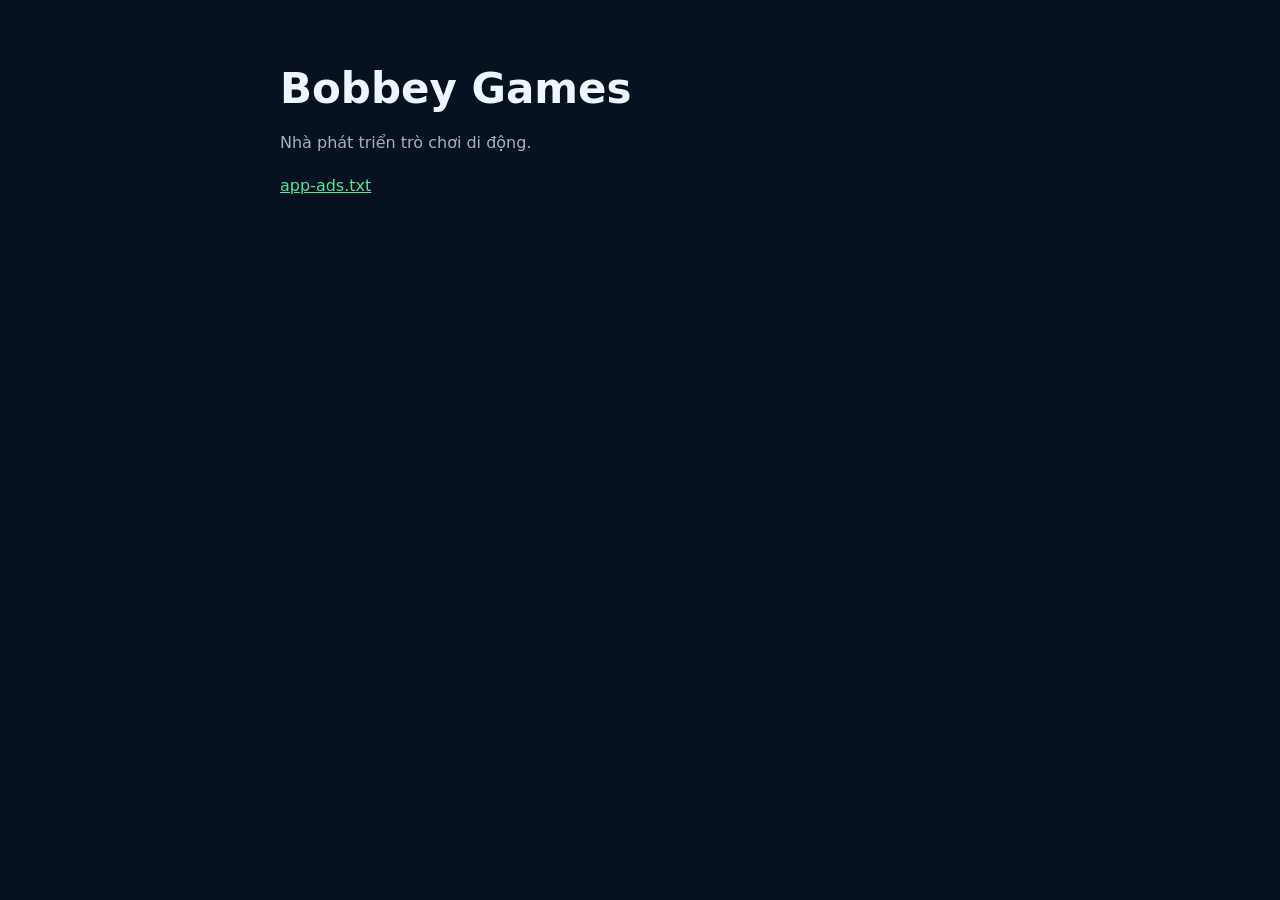
==== index.html @ 287bc04e "Thêm trang developer tối giản cho AdMob" ====
<!doctype html>
<html lang="vi">
<head>
  <meta charset="utf-8">
  <meta name="viewport" content="width=device-width,initial-scale=1">
  <title>Bobbey Games</title>
  <meta name="description" content="Trang nhà phát triển Bobbey Games.">
  <style>
    html,body{margin:0;min-height:100%;font-family:system-ui,-apple-system,Segoe UI,Roboto,sans-serif;background:#07111f;color:#eef7ff}
    main{max-width:720px;margin:0 auto;padding:64px 24px}
    h1{font-size:42px;margin:0 0 12px}
    p{color:#9db4c8;line-height:1.7}
    a{color:#55e69a}
  </style>
</head>
<body>
  <main>
    <h1>Bobbey Games</h1>
    <p>Nhà phát triển trò chơi di động.</p>
    <p><a href="/app-ads.txt">app-ads.txt</a></p>
  </main>
</body>
</html>
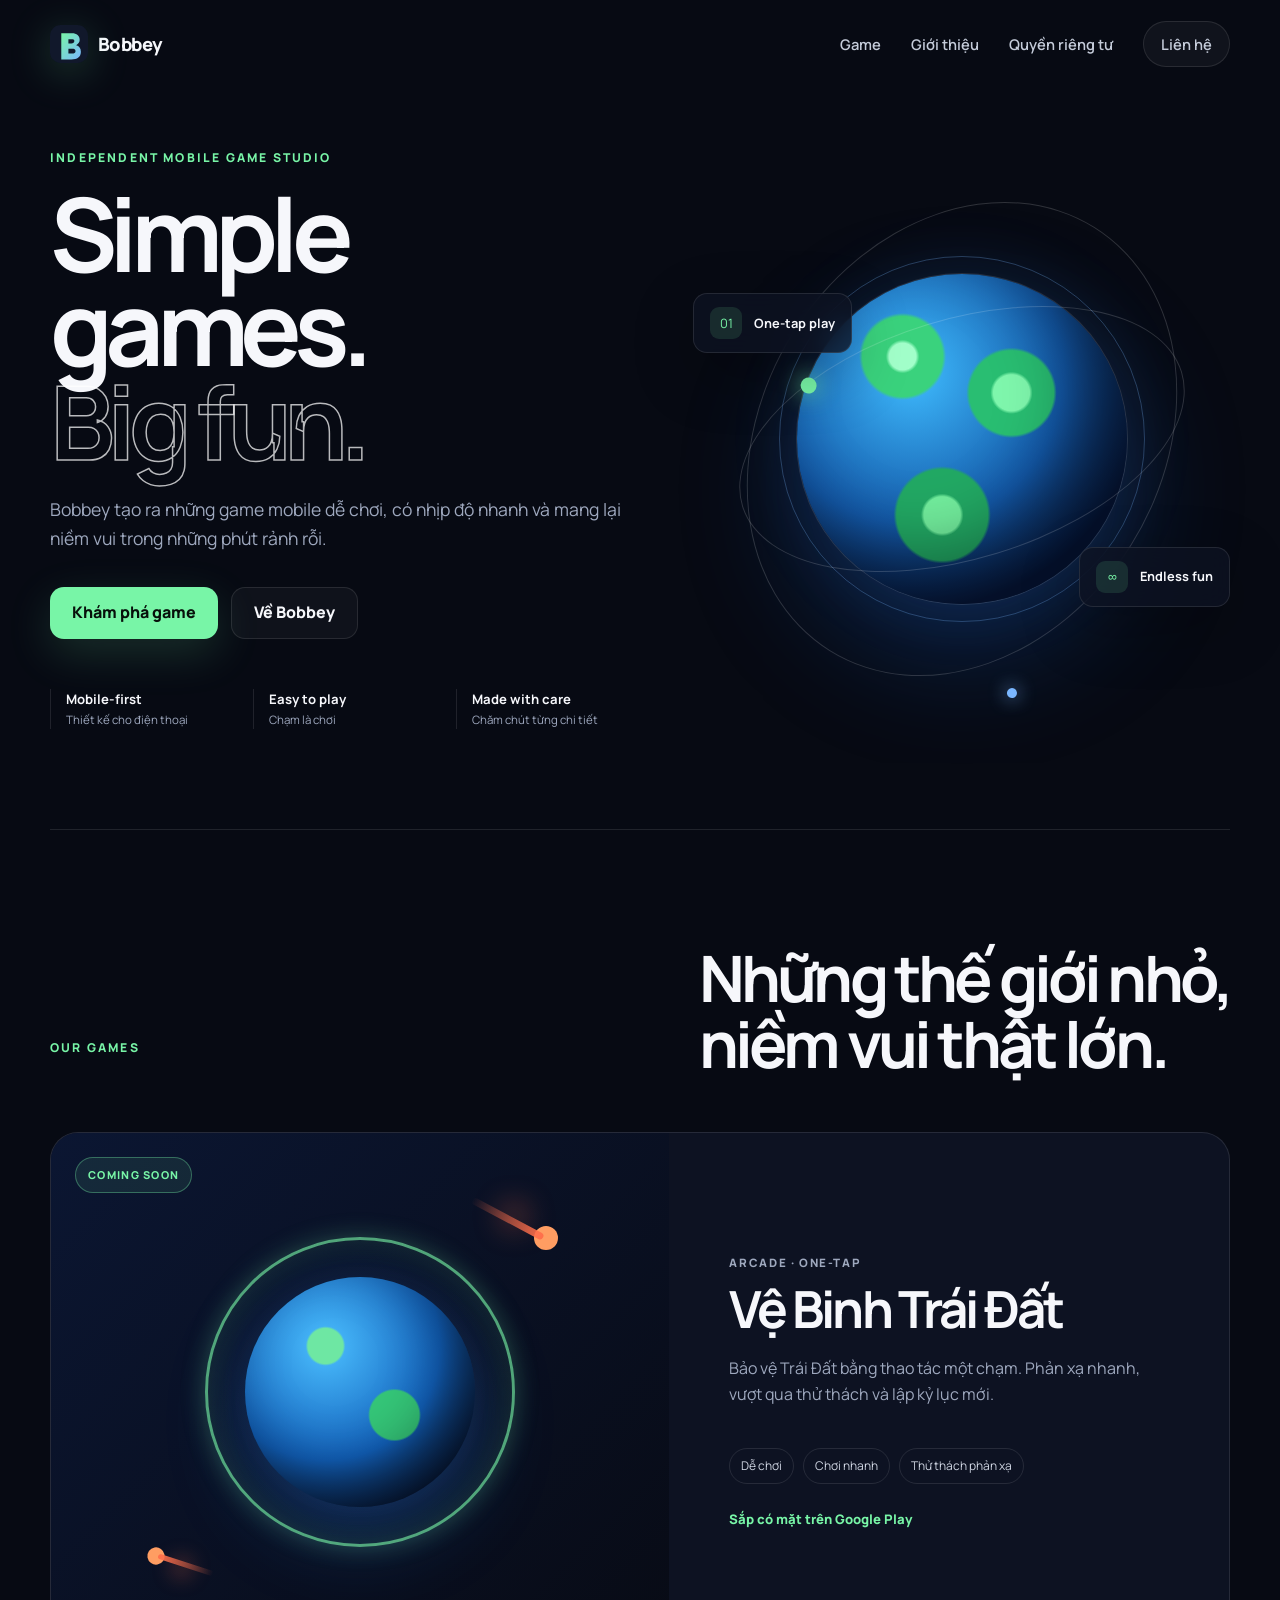
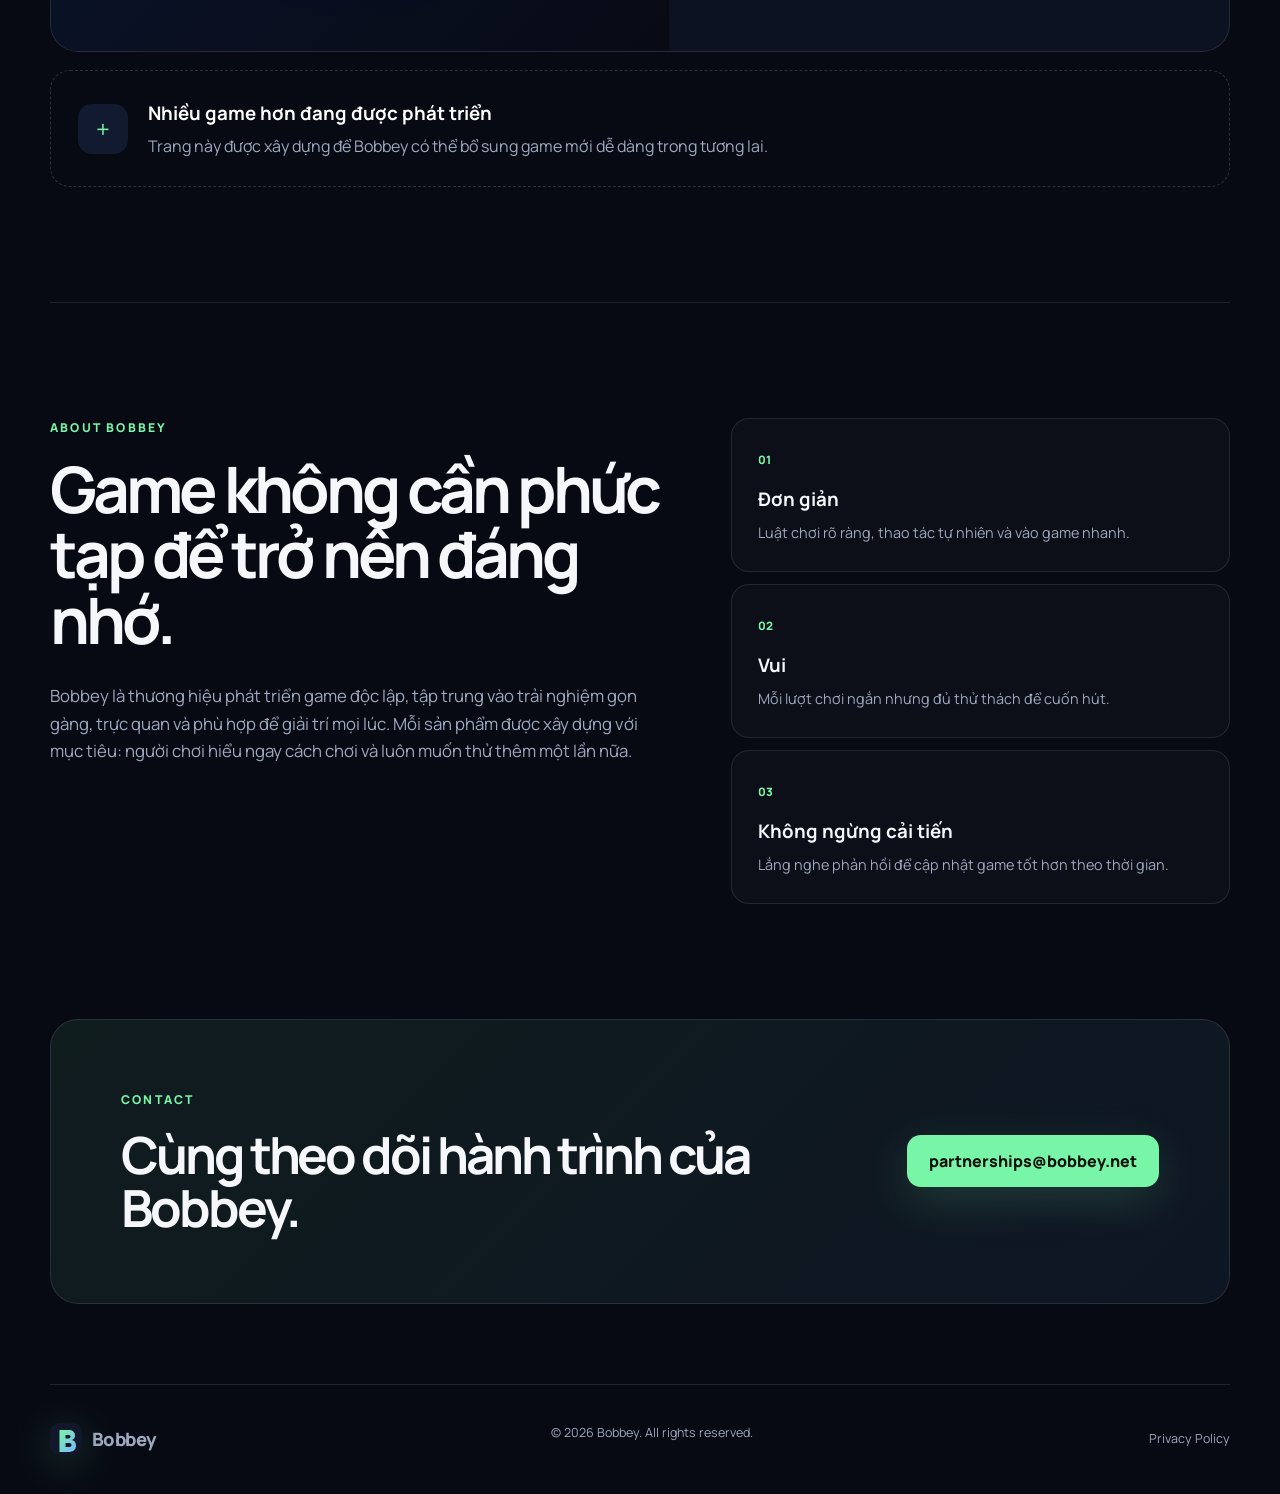
==== commit 69343279: "Chuyển website Bobbey và privacy policy sang site gốc" ====
--- a/index.html
+++ b/index.html
@@ -2,22 +2,122 @@
 <html lang="vi">
 <head>
   <meta charset="utf-8">
-  <meta name="viewport" content="width=device-width,initial-scale=1">
-  <title>Bobbey Games</title>
-  <meta name="description" content="Trang nhà phát triển Bobbey Games.">
-  <style>
-    html,body{margin:0;min-height:100%;font-family:system-ui,-apple-system,Segoe UI,Roboto,sans-serif;background:#07111f;color:#eef7ff}
-    main{max-width:720px;margin:0 auto;padding:64px 24px}
-    h1{font-size:42px;margin:0 0 12px}
-    p{color:#9db4c8;line-height:1.7}
-    a{color:#55e69a}
-  </style>
+  <meta name="viewport" content="width=device-width, initial-scale=1">
+  <meta name="description" content="Bobbey là nhà phát triển game mobile độc lập, tạo ra những trò chơi đơn giản, vui và dễ chơi.">
+  <meta name="theme-color" content="#0b1020">
+  <meta property="og:title" content="Bobbey Games">
+  <meta property="og:description" content="Simple games. Big fun.">
+  <meta property="og:type" content="website">
+  <title>Bobbey Games — Simple games, big fun</title>
+  <link rel="icon" href="assets/logo.svg" type="image/svg+xml">
+  <link rel="stylesheet" href="styles.css">
 </head>
 <body>
-  <main>
-    <h1>Bobbey Games</h1>
-    <p>Nhà phát triển trò chơi di động.</p>
-    <p><a href="/app-ads.txt">app-ads.txt</a></p>
+  <header class="site-header">
+    <a class="brand" href="#top" aria-label="Bobbey home">
+      <img src="assets/logo.svg" alt="" width="38" height="38">
+      <span>Bobbey</span>
+    </a>
+    <button class="menu-button" type="button" aria-expanded="false" aria-controls="site-nav">Menu</button>
+    <nav id="site-nav" class="site-nav" aria-label="Điều hướng chính">
+      <a href="#games">Game</a>
+      <a href="#about">Giới thiệu</a>
+      <a href="privacy.html">Quyền riêng tư</a>
+      <a class="nav-cta" href="mailto:partnerships@bobbey.net">Liên hệ</a>
+    </nav>
+  </header>
+
+  <main id="top">
+    <section class="hero">
+      <div class="hero-copy reveal">
+        <p class="eyebrow">INDEPENDENT MOBILE GAME STUDIO</p>
+        <h1>Simple games.<br><span>Big fun.</span></h1>
+        <p class="hero-text">Bobbey tạo ra những game mobile dễ chơi, có nhịp độ nhanh và mang lại niềm vui trong những phút rảnh rỗi.</p>
+        <div class="hero-actions">
+          <a class="button primary" href="#games">Khám phá game</a>
+          <a class="button secondary" href="#about">Về Bobbey</a>
+        </div>
+        <div class="mini-stats" aria-label="Thông tin nhanh">
+          <div><strong>Mobile-first</strong><span>Thiết kế cho điện thoại</span></div>
+          <div><strong>Easy to play</strong><span>Chạm là chơi</span></div>
+          <div><strong>Made with care</strong><span>Chăm chút từng chi tiết</span></div>
+        </div>
+      </div>
+
+      <div class="hero-art reveal" aria-label="Minh họa game không gian">
+        <div class="planet"></div>
+        <div class="orbit orbit-one"><span class="satellite"></span></div>
+        <div class="orbit orbit-two"><span class="satellite small"></span></div>
+        <div class="glow"></div>
+        <div class="floating-card card-one"><span>01</span><strong>One-tap play</strong></div>
+        <div class="floating-card card-two"><span>∞</span><strong>Endless fun</strong></div>
+      </div>
+    </section>
+
+    <section id="games" class="section games-section">
+      <div class="section-heading reveal">
+        <p class="eyebrow">OUR GAMES</p>
+        <h2>Những thế giới nhỏ,<br>niềm vui thật lớn.</h2>
+      </div>
+
+      <article class="game-card featured reveal">
+        <div class="game-visual earth-guard">
+          <div class="game-badge">COMING SOON</div>
+          <div class="mini-earth"></div>
+          <div class="shield-ring"></div>
+          <div class="meteor meteor-one"></div>
+          <div class="meteor meteor-two"></div>
+        </div>
+        <div class="game-info">
+          <p class="game-kicker">ARCADE · ONE-TAP</p>
+          <h3>Vệ Binh Trái Đất</h3>
+          <p>Bảo vệ Trái Đất bằng thao tác một chạm. Phản xạ nhanh, vượt qua thử thách và lập kỷ lục mới.</p>
+          <ul class="game-tags" aria-label="Tính năng">
+            <li>Dễ chơi</li>
+            <li>Chơi nhanh</li>
+            <li>Thử thách phản xạ</li>
+          </ul>
+          <span class="store-note">Sắp có mặt trên Google Play</span>
+        </div>
+      </article>
+
+      <div class="more-games reveal">
+        <div class="placeholder-icon">+</div>
+        <div>
+          <h3>Nhiều game hơn đang được phát triển</h3>
+          <p>Trang này được xây dựng để Bobbey có thể bổ sung game mới dễ dàng trong tương lai.</p>
+        </div>
+      </div>
+    </section>
+
+    <section id="about" class="section about-section">
+      <div class="about-card reveal">
+        <p class="eyebrow">ABOUT BOBBEY</p>
+        <h2>Game không cần phức tạp để trở nên đáng nhớ.</h2>
+        <p>Bobbey là thương hiệu phát triển game độc lập, tập trung vào trải nghiệm gọn gàng, trực quan và phù hợp để giải trí mọi lúc. Mỗi sản phẩm được xây dựng với mục tiêu: người chơi hiểu ngay cách chơi và luôn muốn thử thêm một lần nữa.</p>
+      </div>
+      <div class="values-grid">
+        <article class="value-card reveal"><span>01</span><h3>Đơn giản</h3><p>Luật chơi rõ ràng, thao tác tự nhiên và vào game nhanh.</p></article>
+        <article class="value-card reveal"><span>02</span><h3>Vui</h3><p>Mỗi lượt chơi ngắn nhưng đủ thử thách để cuốn hút.</p></article>
+        <article class="value-card reveal"><span>03</span><h3>Không ngừng cải tiến</h3><p>Lắng nghe phản hồi để cập nhật game tốt hơn theo thời gian.</p></article>
+      </div>
+    </section>
+
+    <section class="section contact-section reveal">
+      <div>
+        <p class="eyebrow">CONTACT</p>
+        <h2>Cùng theo dõi hành trình của Bobbey.</h2>
+      </div>
+      <a class="button primary" href="mailto:partnerships@bobbey.net">partnerships@bobbey.net</a>
+    </section>
   </main>
+
+  <footer class="site-footer">
+    <a class="brand" href="#top"><img src="assets/logo.svg" alt="" width="32" height="32"><span>Bobbey</span></a>
+    <p>© <span id="year"></span> Bobbey. All rights reserved.</p>
+    <div><a href="privacy.html">Privacy Policy</a></div>
+  </footer>
+
+  <script src="script.js"></script>
 </body>
 </html>
--- a/styles.css
+++ b/styles.css
@@ -0,0 +1,155 @@
+@import url('https://fonts.googleapis.com/css2?family=Manrope:wght@400;500;600;700;800&display=swap');
+
+:root {
+  --bg: #070a13;
+  --surface: #0d1222;
+  --surface-2: #121a2f;
+  --text: #f6f7fb;
+  --muted: #9ea8be;
+  --line: rgba(255,255,255,.1);
+  --accent: #78f5a7;
+  --accent-2: #7bb7ff;
+  --max: 1180px;
+}
+
+* { box-sizing: border-box; }
+html { scroll-behavior: smooth; }
+body { margin: 0; font-family: Manrope, system-ui, sans-serif; background: var(--bg); color: var(--text); line-height: 1.65; overflow-x: hidden; }
+a { color: inherit; text-decoration: none; }
+button { font: inherit; }
+
+.site-header { width: min(calc(100% - 40px), var(--max)); margin: 0 auto; min-height: 88px; display: flex; align-items: center; justify-content: space-between; position: relative; z-index: 20; }
+.site-header.compact { min-height: 76px; }
+.brand { display: inline-flex; align-items: center; gap: 10px; font-size: 1.15rem; font-weight: 800; letter-spacing: -.03em; }
+.brand img { filter: drop-shadow(0 8px 20px rgba(120,245,167,.22)); }
+.site-nav { display: flex; align-items: center; gap: 30px; color: #c5ccda; font-size: .92rem; font-weight: 600; }
+.site-nav a:hover { color: #fff; }
+.nav-cta { padding: 10px 17px; border: 1px solid var(--line); border-radius: 999px; background: rgba(255,255,255,.04); }
+.menu-button { display: none; color: #fff; background: transparent; border: 1px solid var(--line); border-radius: 10px; padding: 8px 12px; }
+
+.hero { width: min(calc(100% - 40px), var(--max)); min-height: 690px; margin: 0 auto; display: grid; grid-template-columns: 1.05fr .95fr; gap: 50px; align-items: center; padding: 60px 0 100px; }
+.eyebrow { margin: 0 0 18px; color: var(--accent); font-size: .76rem; font-weight: 800; letter-spacing: .18em; }
+h1,h2,h3,p { margin-top: 0; }
+.hero h1 { margin-bottom: 26px; max-width: 740px; font-size: clamp(3.8rem, 8vw, 7rem); line-height: .92; letter-spacing: -.075em; }
+.hero h1 span { color: transparent; -webkit-text-stroke: 1.5px rgba(255,255,255,.72); }
+.hero-text { max-width: 610px; color: var(--muted); font-size: 1.1rem; }
+.hero-actions { display: flex; gap: 13px; margin: 34px 0 50px; }
+.button { display: inline-flex; align-items: center; justify-content: center; min-height: 52px; padding: 0 22px; border-radius: 14px; font-weight: 800; transition: transform .2s ease, background .2s ease; }
+.button:hover { transform: translateY(-2px); }
+.button.primary { background: var(--accent); color: #07100b; box-shadow: 0 14px 45px rgba(120,245,167,.16); }
+.button.secondary { border: 1px solid var(--line); background: rgba(255,255,255,.035); }
+.mini-stats { display: grid; grid-template-columns: repeat(3, 1fr); gap: 16px; }
+.mini-stats div { padding-left: 15px; border-left: 1px solid var(--line); }
+.mini-stats strong, .mini-stats span { display: block; }
+.mini-stats strong { font-size: .82rem; }
+.mini-stats span { color: var(--muted); font-size: .72rem; }
+
+.hero-art { min-height: 560px; position: relative; display: grid; place-items: center; isolation: isolate; }
+.glow { position: absolute; width: 440px; height: 440px; border-radius: 50%; background: radial-gradient(circle, rgba(75,156,255,.24), transparent 68%); filter: blur(18px); z-index: -2; }
+.planet { width: min(330px, 72vw); aspect-ratio: 1; border-radius: 50%; position: relative; background: radial-gradient(circle at 32% 25%, #a2ffca 0 4%, #3ad27d 5% 12%, transparent 13%), radial-gradient(circle at 65% 36%, #7ff7ad 0 6%, #29be72 7% 14%, transparent 15%), radial-gradient(circle at 44% 73%, #73ef9e 0 6%, #22a964 7% 15%, transparent 16%), radial-gradient(circle at 35% 30%, #3fbcff, #1359a9 48%, #071a43 75%); box-shadow: inset -45px -45px 75px rgba(0,0,0,.42), 0 0 0 1px rgba(255,255,255,.12), 0 50px 120px rgba(20,102,214,.28); }
+.planet::after { content: ""; position: absolute; inset: -18px; border: 1px solid rgba(123,183,255,.28); border-radius: 50%; }
+.orbit { position: absolute; width: 460px; height: 240px; border: 1px solid rgba(255,255,255,.16); border-radius: 50%; transform: rotate(-17deg); }
+.orbit-two { width: 400px; height: 500px; transform: rotate(32deg); }
+.satellite { position: absolute; top: 15px; left: 90px; width: 16px; height: 16px; background: var(--accent); border-radius: 50%; box-shadow: 0 0 22px var(--accent); }
+.satellite.small { top: auto; bottom: 55px; left: auto; right: 17px; width: 10px; height: 10px; background: var(--accent-2); box-shadow: 0 0 18px var(--accent-2); }
+.floating-card { position: absolute; display: flex; align-items: center; gap: 12px; padding: 13px 16px; border: 1px solid var(--line); border-radius: 14px; background: rgba(13,18,34,.78); backdrop-filter: blur(14px); box-shadow: 0 20px 60px rgba(0,0,0,.25); font-size: .8rem; }
+.floating-card span { display: grid; place-items: center; width: 32px; height: 32px; border-radius: 9px; background: rgba(120,245,167,.12); color: var(--accent); }
+.card-one { left: 0; top: 24%; }
+.card-two { right: 0; bottom: 20%; }
+
+.section { width: min(calc(100% - 40px), var(--max)); margin: 0 auto; padding: 115px 0; }
+.games-section { border-top: 1px solid var(--line); }
+.section-heading { display: flex; align-items: end; justify-content: space-between; margin-bottom: 56px; }
+.section-heading h2, .about-card h2, .contact-section h2 { max-width: 760px; margin: 0; font-size: clamp(2.4rem, 5vw, 4.8rem); line-height: 1.02; letter-spacing: -.06em; }
+.game-card { display: grid; grid-template-columns: 1.05fr .95fr; min-height: 520px; border: 1px solid var(--line); border-radius: 28px; overflow: hidden; background: var(--surface); }
+.game-visual { position: relative; min-height: 480px; display: grid; place-items: center; overflow: hidden; }
+.earth-guard { background: radial-gradient(circle at 50% 50%, rgba(64,148,255,.2), transparent 38%), linear-gradient(135deg, #0b1632, #080b15); }
+.game-badge { position: absolute; top: 24px; left: 24px; padding: 8px 12px; border: 1px solid rgba(120,245,167,.34); border-radius: 999px; background: rgba(120,245,167,.09); color: var(--accent); font-size: .68rem; font-weight: 800; letter-spacing: .12em; }
+.mini-earth { width: 230px; height: 230px; border-radius: 50%; background: radial-gradient(circle at 35% 30%, #6ee7a3 0 8%, transparent 9%), radial-gradient(circle at 65% 60%, #35c779 0 12%, transparent 13%), radial-gradient(circle at 35% 30%, #4bbfff, #1262bd 52%, #081939 80%); box-shadow: inset -25px -30px 60px rgba(0,0,0,.4), 0 30px 80px rgba(31,117,223,.3); }
+.shield-ring { position: absolute; width: 310px; height: 310px; border-radius: 50%; border: 3px solid rgba(120,245,167,.65); box-shadow: 0 0 25px rgba(120,245,167,.25), inset 0 0 28px rgba(120,245,167,.16); }
+.meteor { position: absolute; width: 24px; height: 24px; border-radius: 50%; background: #ff9d62; box-shadow: -32px -22px 30px rgba(255,111,75,.45); }
+.meteor::before { content: ""; position: absolute; width: 80px; height: 7px; right: 15px; top: 8px; border-radius: 999px; background: linear-gradient(90deg, transparent, #ff6f4b); transform: rotate(28deg); transform-origin: right; }
+.meteor-one { top: 18%; right: 18%; }
+.meteor-two { bottom: 16%; left: 15%; transform: scale(.72) rotate(170deg); }
+.game-info { padding: 60px; display: flex; flex-direction: column; justify-content: center; }
+.game-kicker { color: var(--accent-2); font-size: .72rem; font-weight: 800; letter-spacing: .14em; }
+.game-info h3 { margin-bottom: 20px; font-size: clamp(2rem, 4vw, 3.6rem); line-height: 1; letter-spacing: -.055em; }
+.game-info > p { color: var(--muted); }
+.game-tags { display: flex; flex-wrap: wrap; gap: 9px; padding: 0; margin: 25px 0; list-style: none; }
+.game-tags li { padding: 7px 11px; border: 1px solid var(--line); border-radius: 999px; color: #cfd5e2; font-size: .75rem; }
+.store-note { color: var(--accent); font-weight: 800; font-size: .82rem; }
+.more-games { margin-top: 18px; padding: 27px; display: flex; align-items: center; gap: 20px; border: 1px dashed rgba(255,255,255,.16); border-radius: 20px; color: var(--muted); }
+.more-games h3 { margin-bottom: 4px; color: #fff; }
+.more-games p { margin: 0; }
+.placeholder-icon { flex: 0 0 50px; height: 50px; display: grid; place-items: center; border-radius: 14px; background: var(--surface-2); color: var(--accent); font-size: 1.5rem; }
+
+.about-section { display: grid; grid-template-columns: 1.1fr .9fr; gap: 70px; border-top: 1px solid var(--line); }
+.about-card > p:last-child { max-width: 720px; margin: 30px 0 0; color: var(--muted); font-size: 1.05rem; }
+.values-grid { display: grid; gap: 12px; }
+.value-card { padding: 26px; border: 1px solid var(--line); border-radius: 18px; background: rgba(255,255,255,.025); }
+.value-card span { color: var(--accent); font-size: .72rem; font-weight: 800; }
+.value-card h3 { margin: 12px 0 7px; }
+.value-card p { margin: 0; color: var(--muted); font-size: .9rem; }
+.contact-section { display: flex; align-items: center; justify-content: space-between; gap: 30px; margin-bottom: 80px; padding: 70px; border: 1px solid var(--line); border-radius: 28px; background: linear-gradient(135deg, rgba(120,245,167,.08), rgba(123,183,255,.07)); }
+.contact-section h2 { max-width: 800px; font-size: clamp(2rem, 4vw, 3.8rem); }
+
+.site-footer { width: min(calc(100% - 40px), var(--max)); margin: 0 auto; min-height: 110px; display: flex; align-items: center; justify-content: space-between; gap: 20px; border-top: 1px solid var(--line); color: var(--muted); font-size: .78rem; }
+.site-footer > div { display: flex; gap: 22px; }
+.site-footer a:hover { color: #fff; }
+
+.policy-wrap { width: min(calc(100% - 40px), 900px); margin: 0 auto; padding: 85px 0 120px; }
+.policy-heading { margin-bottom: 42px; }
+.policy-heading h1 { margin-bottom: 12px; font-size: clamp(2.8rem, 7vw, 5.8rem); line-height: .98; letter-spacing: -.065em; }
+.policy-heading > p:last-child { color: var(--muted); }
+.policy-card { padding: clamp(25px, 5vw, 60px); border: 1px solid var(--line); border-radius: 26px; background: var(--surface); }
+.policy-card section + section { margin-top: 35px; padding-top: 35px; border-top: 1px solid var(--line); }
+.policy-card h2 { font-size: 1.22rem; }
+.policy-card p { margin-bottom: 0; color: var(--muted); }
+.policy-card a { color: var(--accent); text-decoration: underline; text-underline-offset: 4px; }
+.policy-note { margin-top: 40px; padding: 18px; border-left: 3px solid var(--accent); border-radius: 8px; background: rgba(120,245,167,.06); color: #cbd4c8; font-size: .86rem; }
+
+.reveal { opacity: 0; transform: translateY(22px); transition: opacity .75s ease, transform .75s ease; }
+.reveal.visible { opacity: 1; transform: translateY(0); }
+
+@media (max-width: 900px) {
+  .hero, .game-card, .about-section { grid-template-columns: 1fr; }
+  .hero { padding-top: 35px; }
+  .hero-art { min-height: 480px; order: -1; }
+  .section { padding: 85px 0; }
+  .game-info { padding: 40px; }
+  .contact-section { padding: 45px; }
+}
+
+@media (max-width: 680px) {
+  .site-header { width: min(calc(100% - 28px), var(--max)); min-height: 72px; }
+  .menu-button { display: block; }
+  .site-nav:not(.always-visible) { display: none; position: absolute; top: 66px; left: 0; right: 0; padding: 18px; flex-direction: column; align-items: stretch; gap: 5px; border: 1px solid var(--line); border-radius: 16px; background: #0d1222; box-shadow: 0 30px 70px rgba(0,0,0,.35); }
+  .site-nav.open { display: flex; }
+  .site-nav a { padding: 11px; }
+  .site-nav.always-visible a:first-child { display: none; }
+  .hero, .section, .site-footer { width: min(calc(100% - 28px), var(--max)); }
+  .hero { min-height: auto; padding-bottom: 75px; }
+  .hero-art { min-height: 380px; }
+  .planet { width: 210px; }
+  .orbit { width: 310px; height: 160px; }
+  .orbit-two { width: 280px; height: 350px; }
+  .card-one { left: -4px; top: 12%; }
+  .card-two { right: -4px; bottom: 13%; }
+  .floating-card { padding: 9px 11px; font-size: .68rem; }
+  .mini-stats { grid-template-columns: 1fr; }
+  .section-heading { display: block; }
+  .game-visual { min-height: 360px; }
+  .mini-earth { width: 170px; height: 170px; }
+  .shield-ring { width: 225px; height: 225px; }
+  .game-info { padding: 30px 24px; }
+  .contact-section { display: block; padding: 34px 24px; }
+  .contact-section .button { margin-top: 25px; width: 100%; }
+  .site-footer { padding: 30px 0; flex-direction: column; text-align: center; }
+  .policy-wrap { width: min(calc(100% - 28px), 900px); padding-top: 55px; }
+}
+
+@media (prefers-reduced-motion: reduce) {
+  html { scroll-behavior: auto; }
+  .reveal { opacity: 1; transform: none; transition: none; }
+  .button { transition: none; }
+}
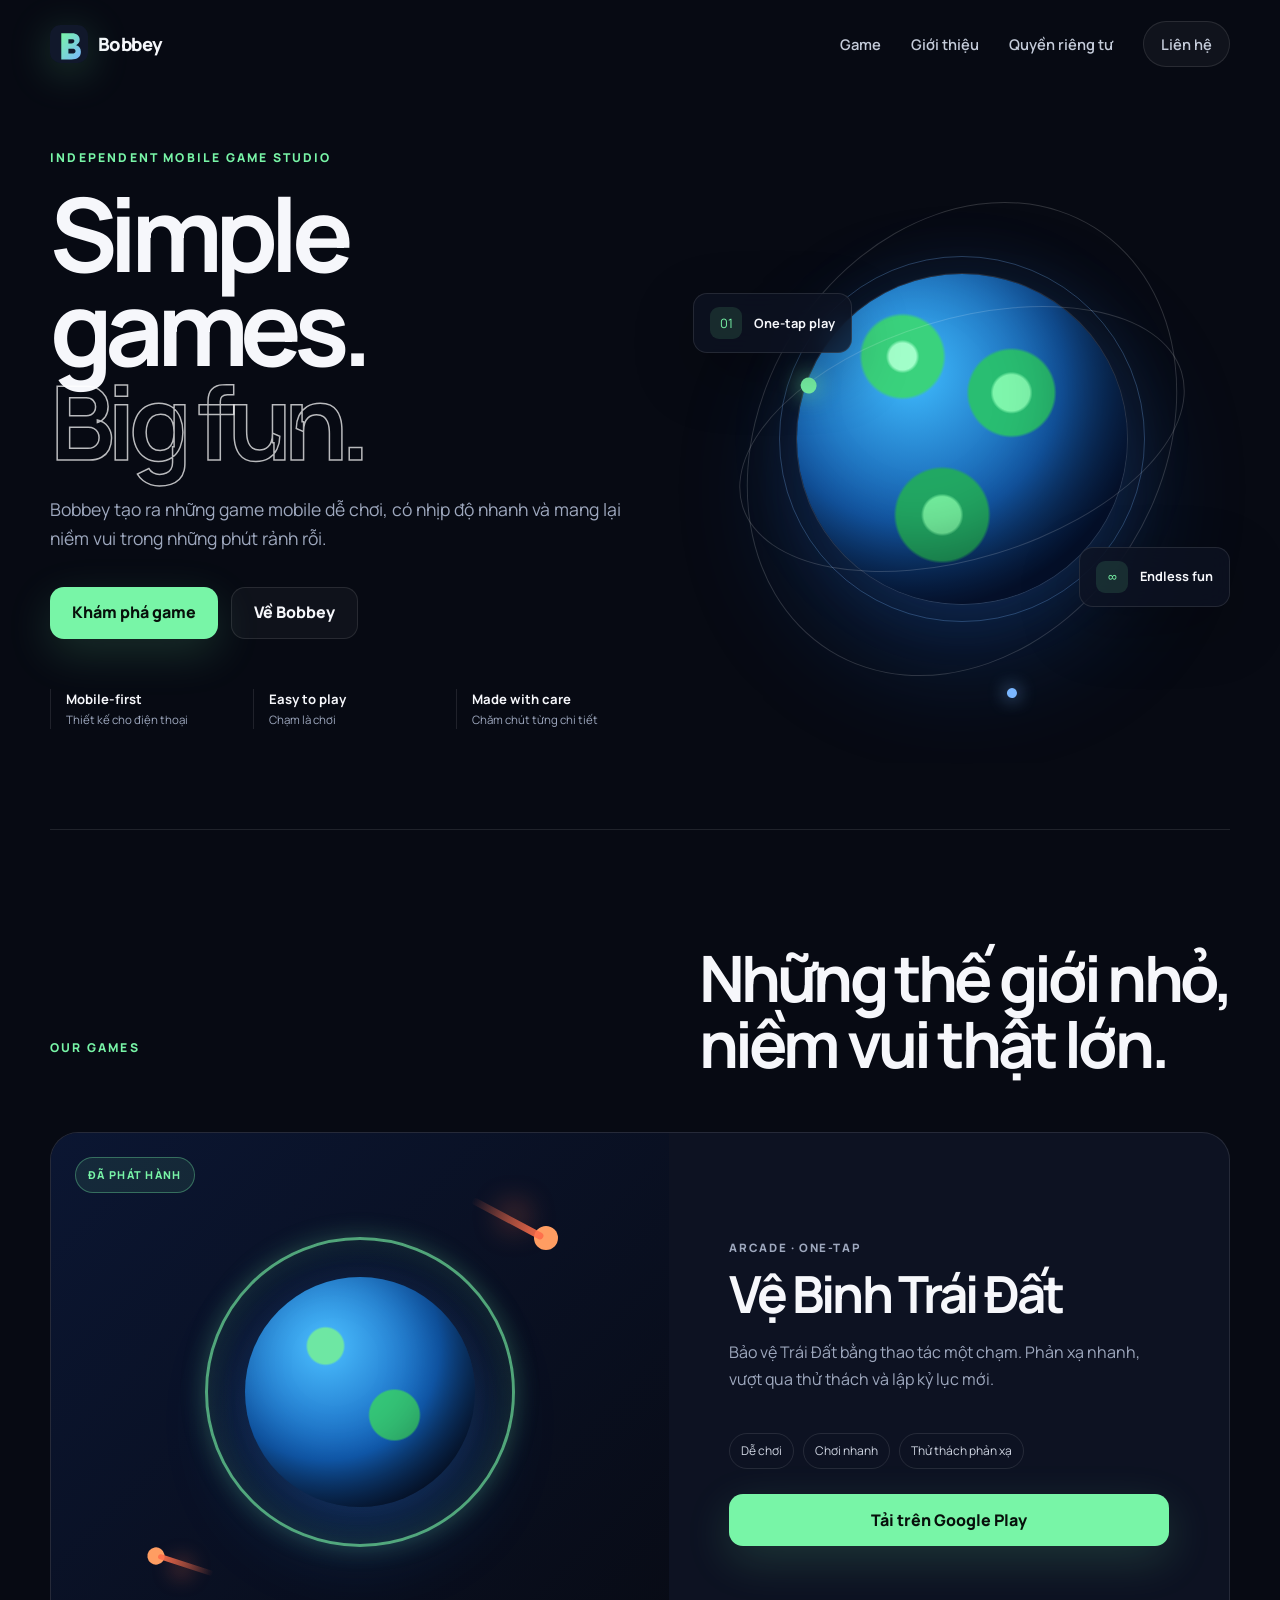
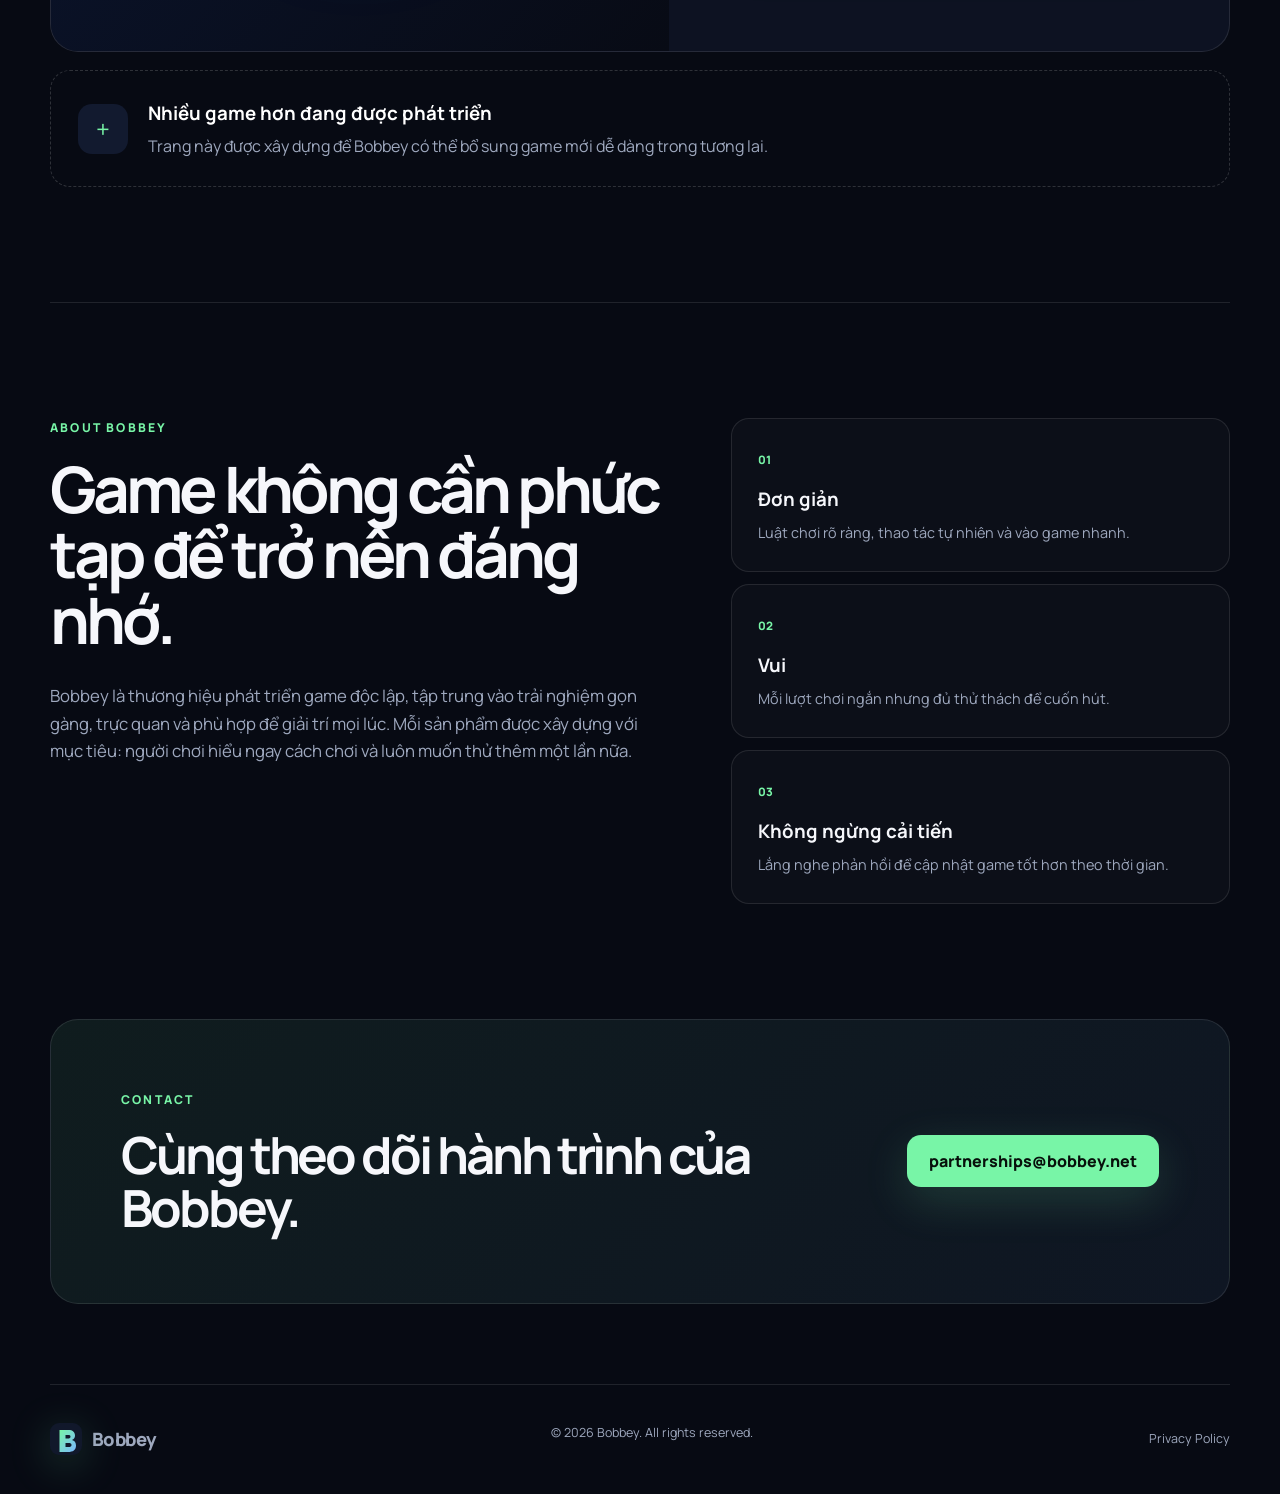
==== commit ef980802: "Cập nhật Vệ Binh Trái Đất với nút tải Google Play" ====
--- a/index.html
+++ b/index.html
@@ -62,7 +62,7 @@
 
       <article class="game-card featured reveal">
         <div class="game-visual earth-guard">
-          <div class="game-badge">COMING SOON</div>
+          <div class="game-badge">ĐÃ PHÁT HÀNH</div>
           <div class="mini-earth"></div>
           <div class="shield-ring"></div>
           <div class="meteor meteor-one"></div>
@@ -77,7 +77,7 @@
             <li>Chơi nhanh</li>
             <li>Thử thách phản xạ</li>
           </ul>
-          <span class="store-note">Sắp có mặt trên Google Play</span>
+          <a class="button primary" href="https://play.google.com/store/apps/details?id=com.billboy1102.vebinhtraidat" target="_blank" rel="noopener noreferrer" aria-label="Tải Vệ Binh Trái Đất trên Google Play">Tải trên Google Play</a>
         </div>
       </article>
 
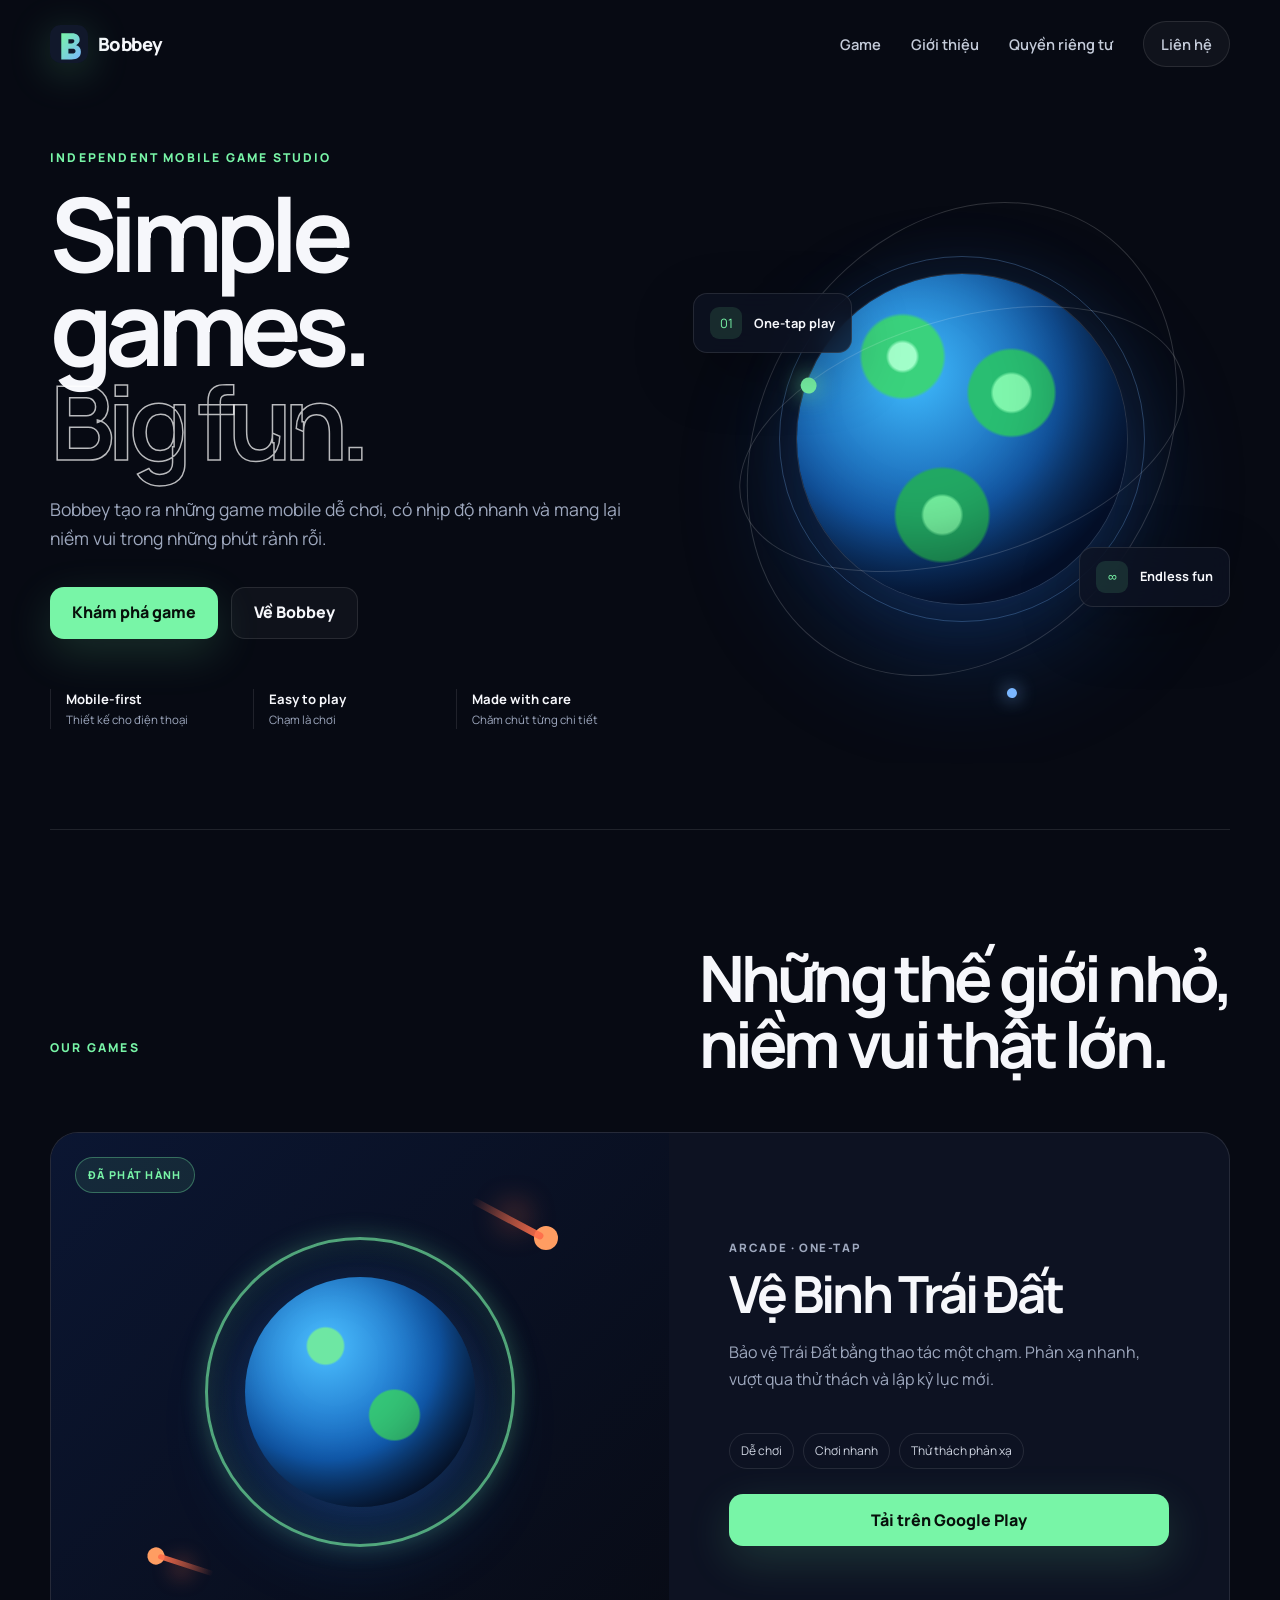
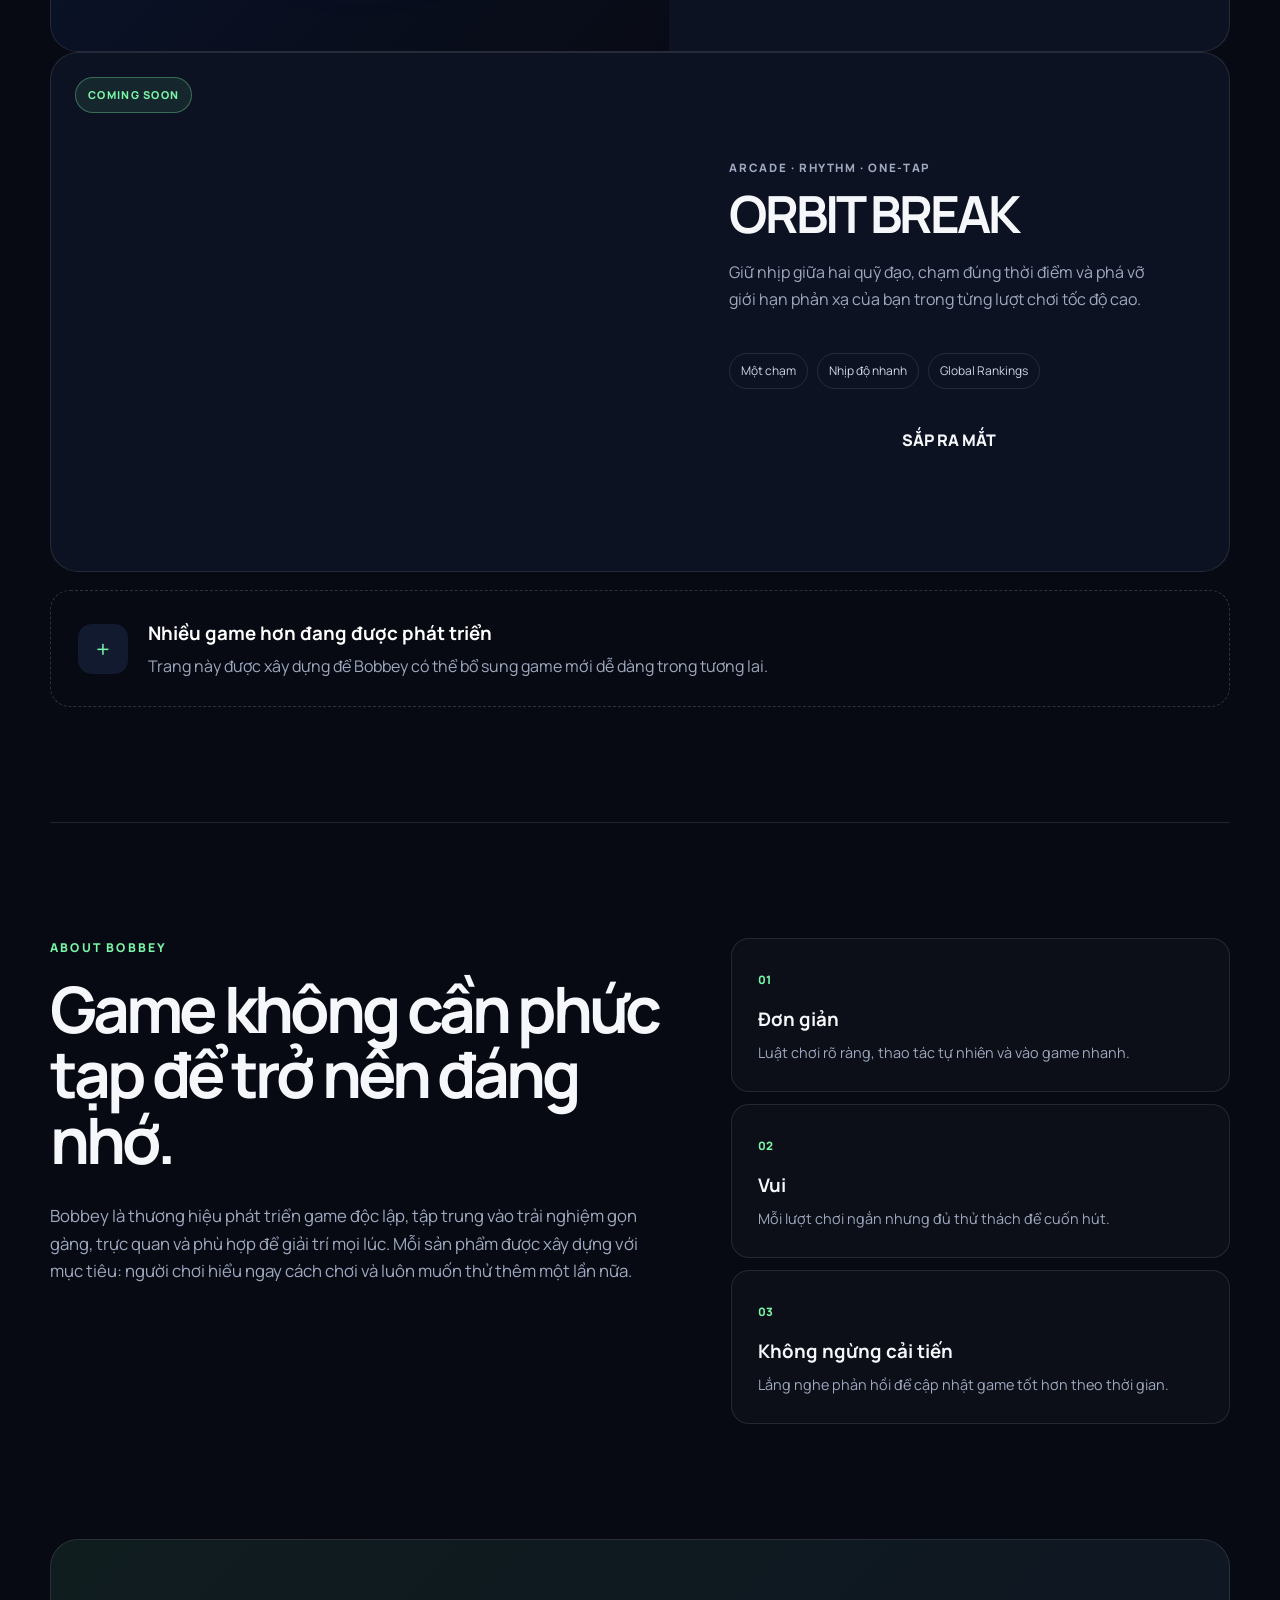
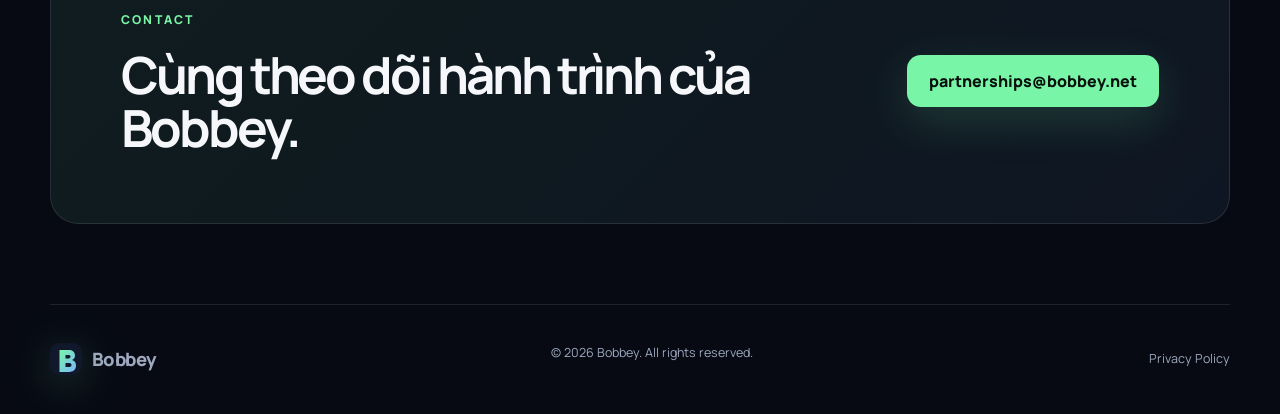
==== commit 4e8706a4: "Add ORBIT BREAK as coming soon game" ====
--- a/index.html
+++ b/index.html
@@ -81,6 +81,39 @@
         </div>
       </article>
 
+      <article class="game-card orbit-break-card reveal">
+        <div class="game-visual orbit-break-visual" aria-label="Minh họa ORBIT BREAK với hai quả cầu neon">
+          <div class="game-badge coming-soon-badge">COMING SOON</div>
+          <div class="ob-grid"></div>
+          <div class="ob-glow"></div>
+          <div class="ob-ring ob-ring-outer"></div>
+          <div class="ob-ring ob-ring-inner"></div>
+          <div class="ob-orb-pair">
+            <span class="ob-connector"></span>
+            <span class="ob-orb ob-orb-cyan"></span>
+            <span class="ob-orb ob-orb-pink"></span>
+          </div>
+          <div class="ob-target">
+            <span></span>
+          </div>
+          <div class="ob-particle p1"></div>
+          <div class="ob-particle p2"></div>
+          <div class="ob-particle p3"></div>
+          <div class="ob-particle p4"></div>
+        </div>
+        <div class="game-info orbit-break-info">
+          <p class="game-kicker">ARCADE · RHYTHM · ONE-TAP</p>
+          <h3>ORBIT BREAK</h3>
+          <p>Giữ nhịp giữa hai quỹ đạo, chạm đúng thời điểm và phá vỡ giới hạn phản xạ của bạn trong từng lượt chơi tốc độ cao.</p>
+          <ul class="game-tags" aria-label="Tính năng ORBIT BREAK">
+            <li>Một chạm</li>
+            <li>Nhịp độ nhanh</li>
+            <li>Global Rankings</li>
+          </ul>
+          <span class="button coming-soon-button" aria-label="ORBIT BREAK sắp ra mắt">SẮP RA MẮT</span>
+        </div>
+      </article>
+
       <div class="more-games reveal">
         <div class="placeholder-icon">+</div>
         <div>
